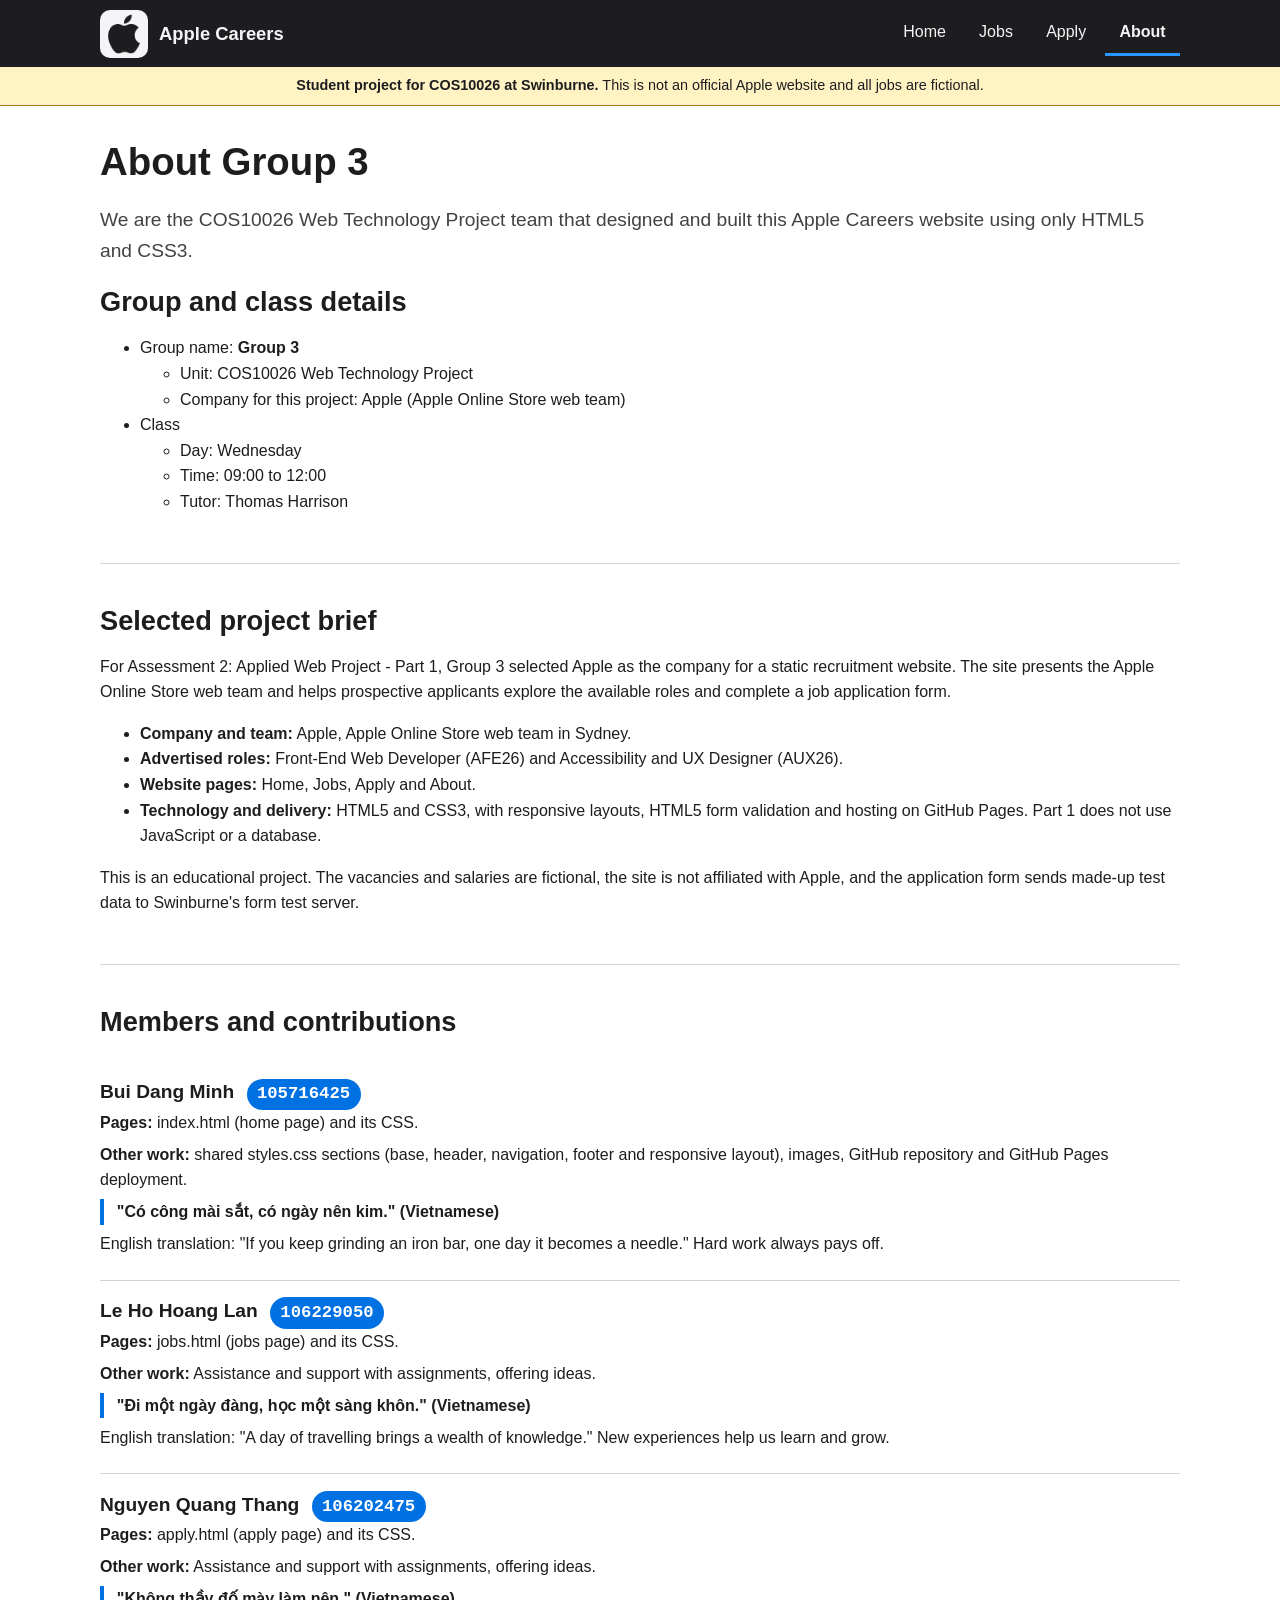
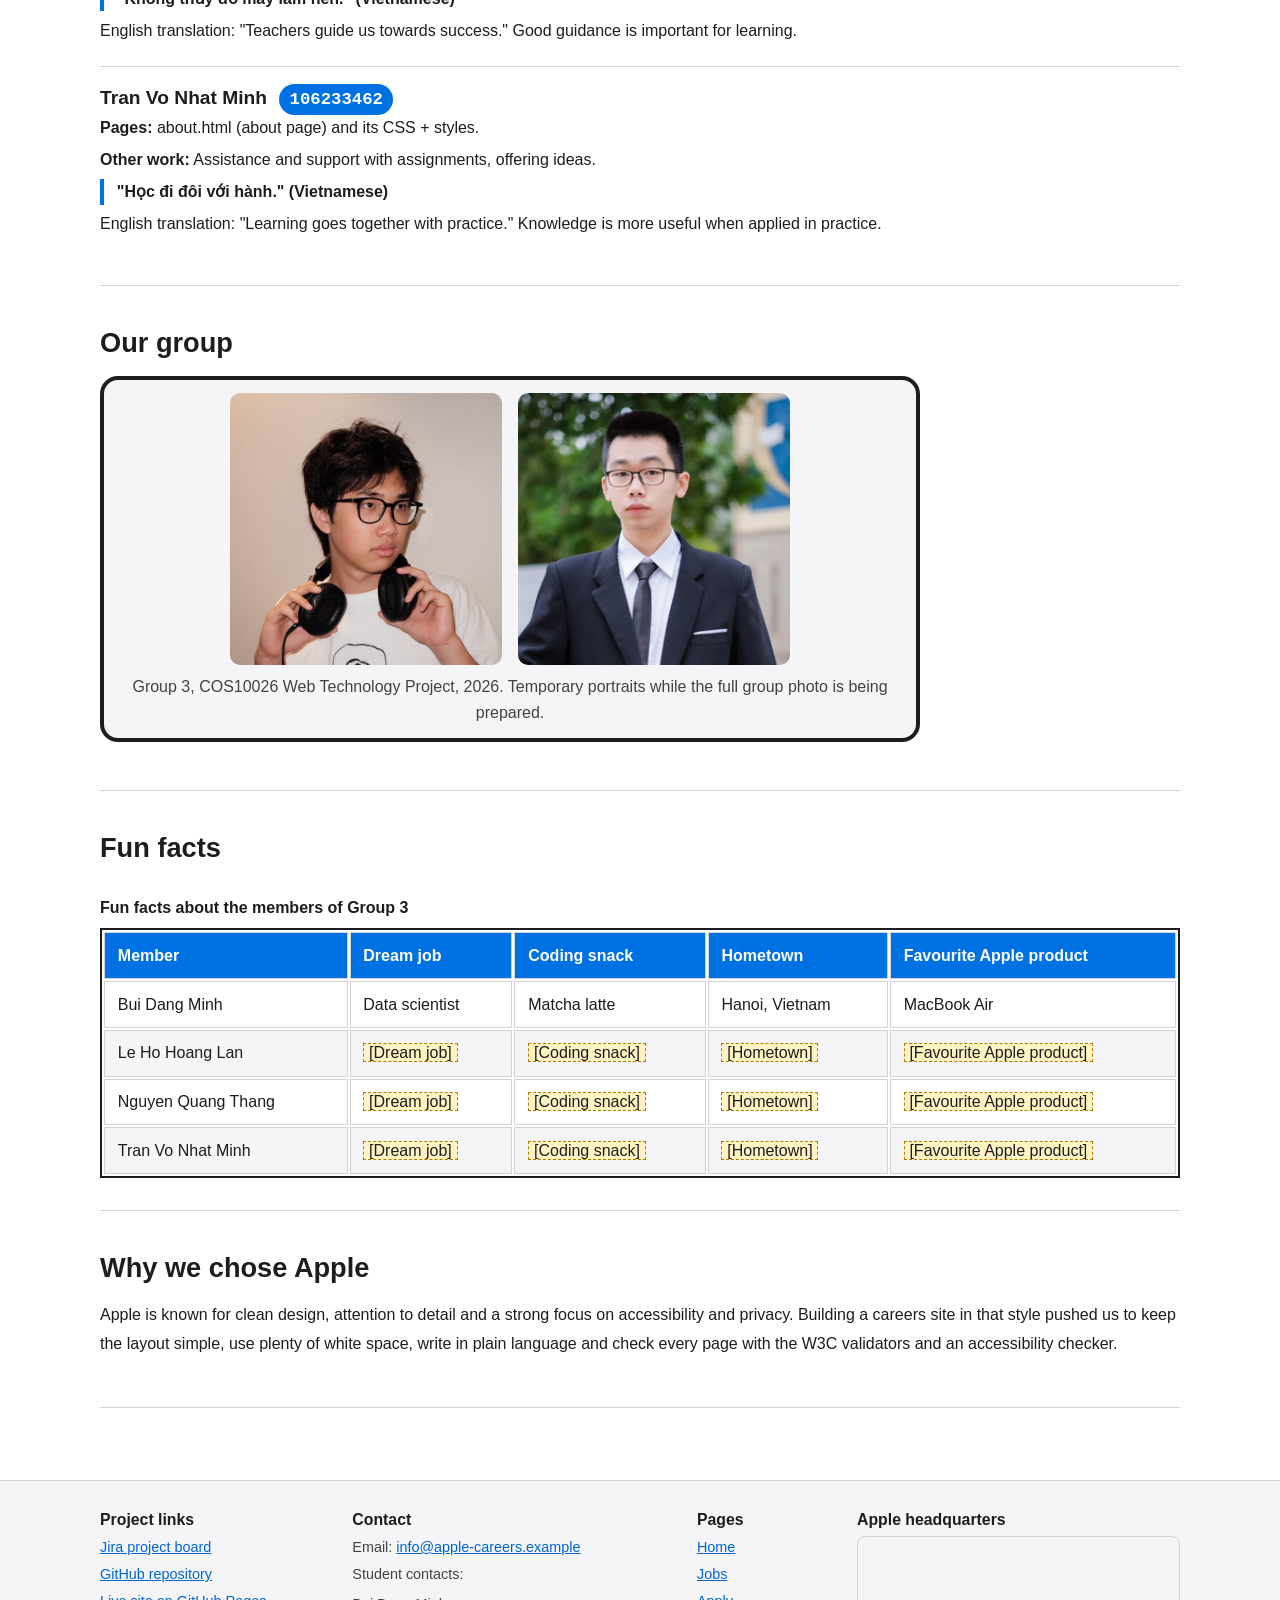
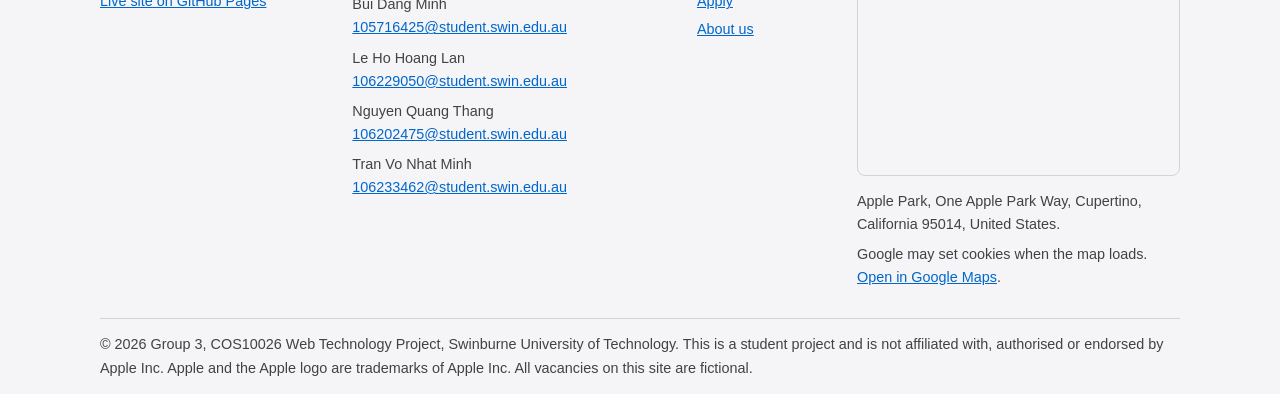
==== about.html @ 4fb5bcad "fix: improve keyboard access and align Part 1 evidence" ====
<!DOCTYPE html>
<html lang="en">
<head>
  <meta charset="utf-8">
  <meta name="viewport" content="width=device-width, initial-scale=1">
  <meta name="description" content="Meet Group 3, the COS10026 students who built the Apple Careers recruitment website: class details, contributions, quotes, group photo and fun facts.">
  <meta name="keywords" content="Group 3, COS10026, Swinburne, team members, student IDs, contributions, fun facts">
  <meta name="author" content="Group 3, COS10026">
  <title>Careers at Apple - About Group 3</title>

  <link rel="stylesheet" href="styles.css">
  <link rel="stylesheet" href="about.css">

  <style>
    #fun-facts caption {
      font-weight: bold;
      color: #1d1d1f;
    }
  </style>
</head>

<body>
  <a class="skip-link" href="#main-content">Skip to main content</a>

  <header id="site-header">
    <div class="container">
      <a class="brand" href="index.html">

        <img src="images/logo.png" alt="Apple logo" width="48" height="48">
        Apple Careers
      </a>

      <nav>
        <ul>
          <li><a href="index.html">Home</a></li>
          <li><a href="jobs.html">Jobs</a></li>
          <li><a href="apply.html">Apply</a></li>
          <li><a href="about.html" class="current">About</a></li>
        </ul>
      </nav>
    </div>
  </header>

  <p class="project-banner">
    <strong>Student project for COS10026 at Swinburne.</strong> This is not an official Apple website and all jobs are fictional.
  </p>

  <main id="main-content" tabindex="-1">
    <div class="container">

      <h1>About Group 3</h1>
      <p>
        We are the COS10026 Web Technology Project team that designed and built this
        Apple Careers website using only HTML5 and CSS3.
      </p>

      <section id="group-details" aria-labelledby="group-heading">
        <h2 id="group-heading">Group and class details</h2>
        <ul>
          <li>Group name: <strong>Group 3</strong>
            <ul>
              <li>Unit: COS10026 Web Technology Project</li>
              <li>Company for this project: Apple (Apple Online Store web team)</li>
            </ul>
          </li>
          <li>Class
            <ul>
              <li>Day: Wednesday</li>
              <li>Time: 09:00 to 12:00</li>
              <li>Tutor: Thomas Harrison</li>
            </ul>
          </li>
        </ul>
      </section>

      <section id="project-brief" aria-labelledby="brief-heading">
        <h2 id="brief-heading">Selected project brief</h2>
        <p>
          For Assessment 2: Applied Web Project - Part 1, Group 3 selected Apple as the company
          for a static recruitment website. The site presents the Apple Online Store web team
          and helps prospective applicants explore the available roles and complete a job application form.
        </p>
        <ul>
          <li><strong>Company and team:</strong> Apple, Apple Online Store web team in Sydney.</li>
          <li><strong>Advertised roles:</strong> Front-End Web Developer (AFE26) and Accessibility and UX Designer (AUX26).</li>
          <li><strong>Website pages:</strong> Home, Jobs, Apply and About.</li>
          <li><strong>Technology and delivery:</strong> HTML5 and CSS3, with responsive layouts,
            HTML5 form validation and hosting on GitHub Pages. Part 1 does not use JavaScript or a database.</li>
        </ul>
        <p>
          This is an educational project. The vacancies and salaries are fictional, the site is not
          affiliated with Apple, and the application form sends made-up test data to Swinburne's form test server.
        </p>
      </section>

      <section id="members" aria-labelledby="members-heading">
        <h2 id="members-heading">Members and contributions</h2>
        <dl class="members">
          <dt>Bui Dang Minh <span class="student-id">105716425</span></dt>
          <dd><strong>Pages:</strong> index.html (home page) and its CSS.</dd>
          <dd><strong>Other work:</strong> shared styles.css sections (base, header, navigation, footer and responsive layout), images, GitHub repository and GitHub Pages deployment.</dd>
          <dd class="quote"><span lang="vi">&quot;Có công mài sắt, có ngày nên kim.&quot;</span> (Vietnamese)</dd>
          <dd>English translation: &quot;If you keep grinding an iron bar, one day it becomes a needle.&quot; Hard work always pays off.</dd>

          <dt>Le Ho Hoang Lan <span class="student-id">106229050</span></dt>
          <dd><strong>Pages:</strong> jobs.html (jobs page) and its CSS.</dd>
          <dd><strong>Other work:</strong> Assistance and support with assignments, offering ideas.</dd>
          <dd class="quote"><span lang="vi">&quot;Đi một ngày đàng, học một sàng khôn.&quot;</span> (Vietnamese)</dd>
          <dd>English translation: &quot;A day of travelling brings a wealth of knowledge.&quot; New experiences help us learn and grow.</dd>

          <dt>Nguyen Quang Thang <span class="student-id">106202475</span></dt>
          <dd><strong>Pages:</strong> apply.html (apply page) and its CSS.</dd>
          <dd><strong>Other work:</strong> Assistance and support with assignments, offering ideas.</dd>
          <dd class="quote"><span lang="vi">&quot;Không thầy đố mày làm nên.&quot;</span> (Vietnamese)</dd>
          <dd>English translation: &quot;Teachers guide us towards success.&quot; Good guidance is important for learning.</dd>

          <dt>Tran Vo Nhat Minh <span class="student-id">106233462</span></dt>
          <dd><strong>Pages:</strong> about.html (about page) and its CSS + styles.</dd>
          <dd><strong>Other work:</strong> Assistance and support with assignments, offering ideas.</dd>
          <dd class="quote"><span lang="vi">&quot;Học đi đôi với hành.&quot;</span> (Vietnamese)</dd>
          <dd>English translation: &quot;Learning goes together with practice.&quot; Knowledge is more useful when applied in practice.</dd>
        </dl>
      </section>

      <section id="photo" aria-labelledby="photo-heading">
        <h2 id="photo-heading">Our group</h2>
        <figure id="group-photo">
          <div class="group-portraits">
            <img src="images/group-portrait-1.png" alt="Portrait of a person wearing glasses and holding headphones" width="1280" height="1280">
            <img src="images/group-portrait-2.png" alt="Portrait of a person wearing glasses, a dark suit and a tie" width="256" height="256">
          </div>
          <figcaption>Group 3, COS10026 Web Technology Project, 2026. Temporary portraits while the full group photo is being prepared.</figcaption>
        </figure>
      </section>

      <section id="fun-facts" aria-labelledby="facts-heading">
        <h2 id="facts-heading">Fun facts</h2>
        <div class="table-wrapper">
          <table>
            <caption>Fun facts about the members of Group 3</caption>
            <thead>
              <tr>
                <th>Member</th>
                <th>Dream job</th>
                <th>Coding snack</th>
                <th>Hometown</th>
                <th>Favourite Apple product</th>
              </tr>
            </thead>
            <tbody>
              <tr>
                <td>Bui Dang Minh</td>
                <td>Data scientist</td>
                <td>Matcha latte</td>
                <td>Hanoi, Vietnam</td>
                <td>MacBook Air</td>
              </tr>
              <tr>
                <td>Le Ho Hoang Lan</td>
                <td><span class="placeholder">[Dream job]</span></td>
                <td><span class="placeholder">[Coding snack]</span></td>
                <td><span class="placeholder">[Hometown]</span></td>
                <td><span class="placeholder">[Favourite Apple product]</span></td>
              </tr>
              <tr>
                <td>Nguyen Quang Thang</td>
                <td><span class="placeholder">[Dream job]</span></td>
                <td><span class="placeholder">[Coding snack]</span></td>
                <td><span class="placeholder">[Hometown]</span></td>
                <td><span class="placeholder">[Favourite Apple product]</span></td>
              </tr>
              <tr>
                <td>Tran Vo Nhat Minh</td>
                <td><span class="placeholder">[Dream job]</span></td>
                <td><span class="placeholder">[Coding snack]</span></td>
                <td><span class="placeholder">[Hometown]</span></td>
                <td><span class="placeholder">[Favourite Apple product]</span></td>
              </tr>
            </tbody>
          </table>
        </div>
      </section>

      <section id="why-apple" aria-labelledby="why-heading">
        <h2 id="why-heading">Why we chose Apple</h2>
        <p style="line-height: 1.8;">
          Apple is known for clean design, attention to detail and a strong focus on accessibility and privacy.
          Building a careers site in that style pushed us to keep the layout simple, use plenty of white space,
          write in plain language and check every page with the W3C validators and an accessibility checker.
        </p>
      </section>

    </div>
  </main>

  <footer id="site-footer">
    <div class="container">
      <div class="footer-columns">
        <section aria-labelledby="footer-project">
          <h2 id="footer-project">Project links</h2>
          <ul>
            <li><a href="https://cos10026-group3.atlassian.net/jira/software/projects/WWTP/summary">Jira project board</a></li>
            <li><a href="https://github.com/dangminh232006/Web-Project-Group-3">GitHub repository</a></li>
            <li><a href="https://dangminh232006.github.io/Web-Project-Group-3/">Live site on GitHub Pages</a></li>
          </ul>
        </section>
        <section aria-labelledby="footer-contact">
          <h2 id="footer-contact">Contact</h2>
          <ul>
            <li>Email: <a href="mailto:info@apple-careers.example">info@apple-careers.example</a></li>
            <li>Student contacts:
              <ul>
                <li>Bui Dang Minh<br><a href="mailto:105716425@student.swin.edu.au">105716425@student.swin.edu.au</a></li>
                <li>Le Ho Hoang Lan<br><a href="mailto:106229050@student.swin.edu.au">106229050@student.swin.edu.au</a></li>
                <li>Nguyen Quang Thang<br><a href="mailto:106202475@student.swin.edu.au">106202475@student.swin.edu.au</a></li>
                <li>Tran Vo Nhat Minh<br><a href="mailto:106233462@student.swin.edu.au">106233462@student.swin.edu.au</a></li>
              </ul>
            </li>
          </ul>
        </section>
        <section aria-labelledby="footer-site">
          <h2 id="footer-site">Pages</h2>
          <ul>
            <li><a href="index.html">Home</a></li>
            <li><a href="jobs.html">Jobs</a></li>
            <li><a href="apply.html">Apply</a></li>
            <li><a href="about.html">About us</a></li>
          </ul>
        </section>

        <section class="footer-map" aria-labelledby="footer-location">
          <h2 id="footer-location">Apple headquarters</h2>
          <iframe src="https://www.google.com/maps/embed?origin=mfe&amp;pb=!1m3!2m1!1sApple+Park,+One+Apple+Park+Way,+Cupertino,+CA+95014!6i15"
                  title="Google Map showing Apple Park, Apple headquarters in Cupertino, California"
                  width="600" height="240" loading="lazy"></iframe>
          <p>Apple Park, One Apple Park Way, Cupertino, California 95014, United States.</p>
          <p>Google may set cookies when the map loads.
            <a href="https://www.google.com/maps/place/Apple+Park,+One+Apple+Park+Way,+Cupertino,+CA+95014">Open in Google Maps</a>.
          </p>
        </section>
      </div>
      <p class="disclaimer">
        &copy; 2026 Group 3, COS10026 Web Technology Project, Swinburne University of Technology.
        This is a student project and is not affiliated with, authorised or endorsed by Apple Inc.
        Apple and the Apple logo are trademarks of Apple Inc. All vacancies on this site are fictional.
      </p>
    </div>
  </footer>
</body>
</html>
---- styles.css ----
.skip-link {
  position: absolute;
  top: -100px;
  left: 1em;
  padding: 0.75em 1em;
  color: #ffffff;
  background-color: #1d1d1f;
  z-index: 10;
}

.skip-link:focus {
  top: 0.5em;
  color: #ffffff;
  outline: 3px solid #ff9f0a;
}

* {
  box-sizing: border-box;
}

body {
  margin: 0;
  font-family: "Helvetica Neue", Helvetica, Arial, sans-serif;
  font-size: 1em;
  line-height: 1.6;
  color: #1d1d1f;
  background-color: #ffffff;
}

h1, h2, h3, h4 {
  color: #1d1d1f;
  line-height: 1.25;
  margin-top: 0;
  margin-bottom: 0.5em;
}

h1 {
  font-size: 2.4em;
}

h2 {
  font-size: 1.7em;
}

h3 {
  font-size: 1.25em;
}

h4 {
  font-size: 1.05em;
}

a {
  color: #0066cc;
}

a:visited {
  color: #5b3a99;
}

a:hover {
  color: #003d7a;
  text-decoration: none;
}

a:focus,
input:focus,
select:focus,
textarea:focus,
button:focus {
  outline: 3px solid #0058b0;
}

#site-header a:focus {
  outline: 3px solid #ff9f0a;
}

img {
  max-width: 100%;
  height: auto;
}

.container {
  width: 90%;
  max-width: 1080px;
  margin-left: auto;
  margin-right: auto;
}

#site-header {
  background-color: #1d1d1f;
  color: #f5f5f7;
  padding: 0.6em 0;
}

#site-header .container {
  display: flex;
  justify-content: space-between;
  align-items: center;
  flex-wrap: wrap;
}

.brand {
  display: flex;
  align-items: center;
  color: #f5f5f7;
  text-decoration: none;
  font-size: 1.15em;
  font-weight: bold;
}

.brand img {
  background-color: #f5f5f7;
  border-radius: 10px;
  padding: 4px;
  margin-right: 0.6em;
}

.brand:visited {
  color: #f5f5f7;
}

nav ul {
  list-style-type: none;
  margin: 0;
  padding: 0;
}

nav li {
  display: inline-block;
}

nav a {
  display: block;
  padding: 0.5em 0.9em;
  color: #f5f5f7;
  text-decoration: none;
  border-bottom: 3px solid #1d1d1f;
}

nav a:visited {
  color: #f5f5f7;
}

nav a:hover {
  color: #ffffff;
  border-bottom-color: #a1a1a6;
}

nav a.current {
  border-bottom-color: #2997ff;
  font-weight: bold;
}

.project-banner {
  margin: 0;
  padding: 0.5em 0;
  background-color: #fff3c4;
  border-bottom: 1px solid #b07d00;
  text-align: center;
  font-size: 0.9em;
}

main {
  padding-top: 2em;
  padding-bottom: 2em;
}

main section {
  margin-bottom: 2.5em;
}

main > .container > section {
  padding-bottom: 2em;
  border-bottom: 1px solid #d2d2d7;
}

h1 + p {
  font-size: 1.2em;
  color: #424245;
}

.button {
  display: inline-block;
  padding: 0.6em 1.4em;
  margin: 0.3em 0.6em 0.3em 0;
  border-radius: 980px;
  background-color: #0071e3;
  color: #ffffff;
  text-decoration: none;
  font-weight: bold;
}

.button:visited {
  color: #ffffff;
}

.button:hover {
  background-color: #0058b0;
  color: #ffffff;
}

.button.secondary {
  background-color: #ffffff;
  color: #0066cc;
  border: 2px solid #0071e3;
}

.button.secondary:hover {
  background-color: #e8f2fd;
}

.note {
  background-color: #f5f5f7;
  border-left: 4px solid #86868b;
  padding: 0.8em 1em;
  font-size: 0.95em;
}

.ref {
  font-family: "Courier New", Courier, monospace;
  font-weight: bold;
  background-color: #f5f5f7;
  padding: 0.1em 0.4em;
}

.table-wrapper {
  overflow-x: auto;
}

table {
  width: 100%;
  margin-top: 1em;
}

caption {
  font-weight: bold;
  text-align: left;
  padding-bottom: 0.5em;
}

th, td {
  border: 1px solid #d2d2d7;
  padding: 0.6em 0.8em;
  text-align: left;
  vertical-align: top;
}

thead th {
  background-color: #1d1d1f;
  color: #ffffff;
}

tbody th {
  background-color: #f5f5f7;
}

.placeholder {
  background-color: #fff3c4;
  border: 1px dashed #b07d00;
  padding: 0 0.3em;
}

#site-footer {
  background-color: #f5f5f7;
  color: #424245;
  padding: 2em 0 1em;
  font-size: 0.9em;
  border-top: 1px solid #d2d2d7;
}

#site-footer h2 {
  font-size: 1.1em;
  margin-bottom: 0.4em;
}

.footer-columns {
  display: grid;
  grid-template-columns: 1fr 1.4fr 0.6fr 1.4fr;
  gap: 1.5em;
}

.footer-columns section {
  min-width: 0;
  margin-bottom: 1em;
  overflow-wrap: break-word;
}

#site-footer ul {
  list-style-type: none;
  padding-left: 0;
  margin: 0;
}

#site-footer li {
  margin-bottom: 0.3em;
}

#site-footer li ul {
  margin-top: 0.5em;
}

#site-footer li ul li {
  margin-bottom: 0.5em;
}

.footer-map iframe {
  width: 100%;
  height: 240px;
  border: 1px solid #d2d2d7;
  border-radius: 8px;
}

.footer-map p {
  margin: 0.5em 0 0;
}

.disclaimer {
  border-top: 1px solid #d2d2d7;
  padding-top: 1em;
  margin-bottom: 0;
}

@media screen and (max-width: 1024px) {
  .footer-columns {
    grid-template-columns: repeat(2, minmax(0, 1fr));
  }
}

@media screen and (max-width: 768px) {
  h1 {
    font-size: 1.9em;
  }

  h2 {
    font-size: 1.45em;
  }

  #site-header .container {
    justify-content: center;
  }

  nav ul {
    text-align: center;
    margin-top: 0.4em;
  }

}

@media screen and (max-width: 480px) {
  .container {
    width: 94%;
  }

  nav a {
    padding: 0.4em 0.6em;
  }

  .footer-columns {
    grid-template-columns: 1fr;
  }

}

@media print {
  nav,
  #search,
  .button {
    display: none;
  }

  body {
    color: #000000;
    background-color: #ffffff;
  }

}
---- about.css ----
.student-id {
  display: inline-block;
  font-family: "Courier New", Courier, monospace;
  font-size: 0.9em;
  font-weight: bold;
  color: #ffffff;
  background-color: #0071e3;
  padding: 0.1em 0.6em;
  border-radius: 980px;
  margin-left: 0.4em;
}

#group-details ul ul {
  list-style-type: circle;
}

.members dt {
  font-size: 1.2em;
  font-weight: bold;
  margin-top: 1.2em;
  padding-top: 0.8em;
  border-top: 1px solid #d2d2d7;
}

.members dt:first-child {
  border-top: none;
}

.members dd {
  margin-left: 0;
  margin-bottom: 0.4em;
}

.members dd.quote {
  font-weight: bold;
  border-left: 4px solid #0071e3;
  padding-left: 0.8em;
}

#group-photo {
  border: 4px solid #1d1d1f;
  border-radius: 18px;
  padding: 0.8em;
  margin: 1em 0;
  max-width: 820px;
  background-color: #f5f5f7;
}

#group-photo img {
  display: block;
  width: 100%;
  border-radius: 10px;
}

.group-portraits {
  display: grid;
  grid-template-columns: repeat(2, minmax(0, 1fr));
  gap: 1em;
  max-width: 560px;
  margin: 0 auto;
}

#group-photo figcaption {
  text-align: center;
  padding-top: 0.6em;
  color: #424245;
}

#fun-facts table {
  border: 2px solid #1d1d1f;
}

#fun-facts th {
  background-color: #0071e3;
  color: #ffffff;
}

#fun-facts td {
  background-color: #ffffff;
}

#fun-facts tbody tr:nth-child(even) td {
  background-color: #f5f5f7;
}

#fun-facts tbody tr:hover td {
  background-color: #d6e9ff;
  color: #1d1d1f;
}
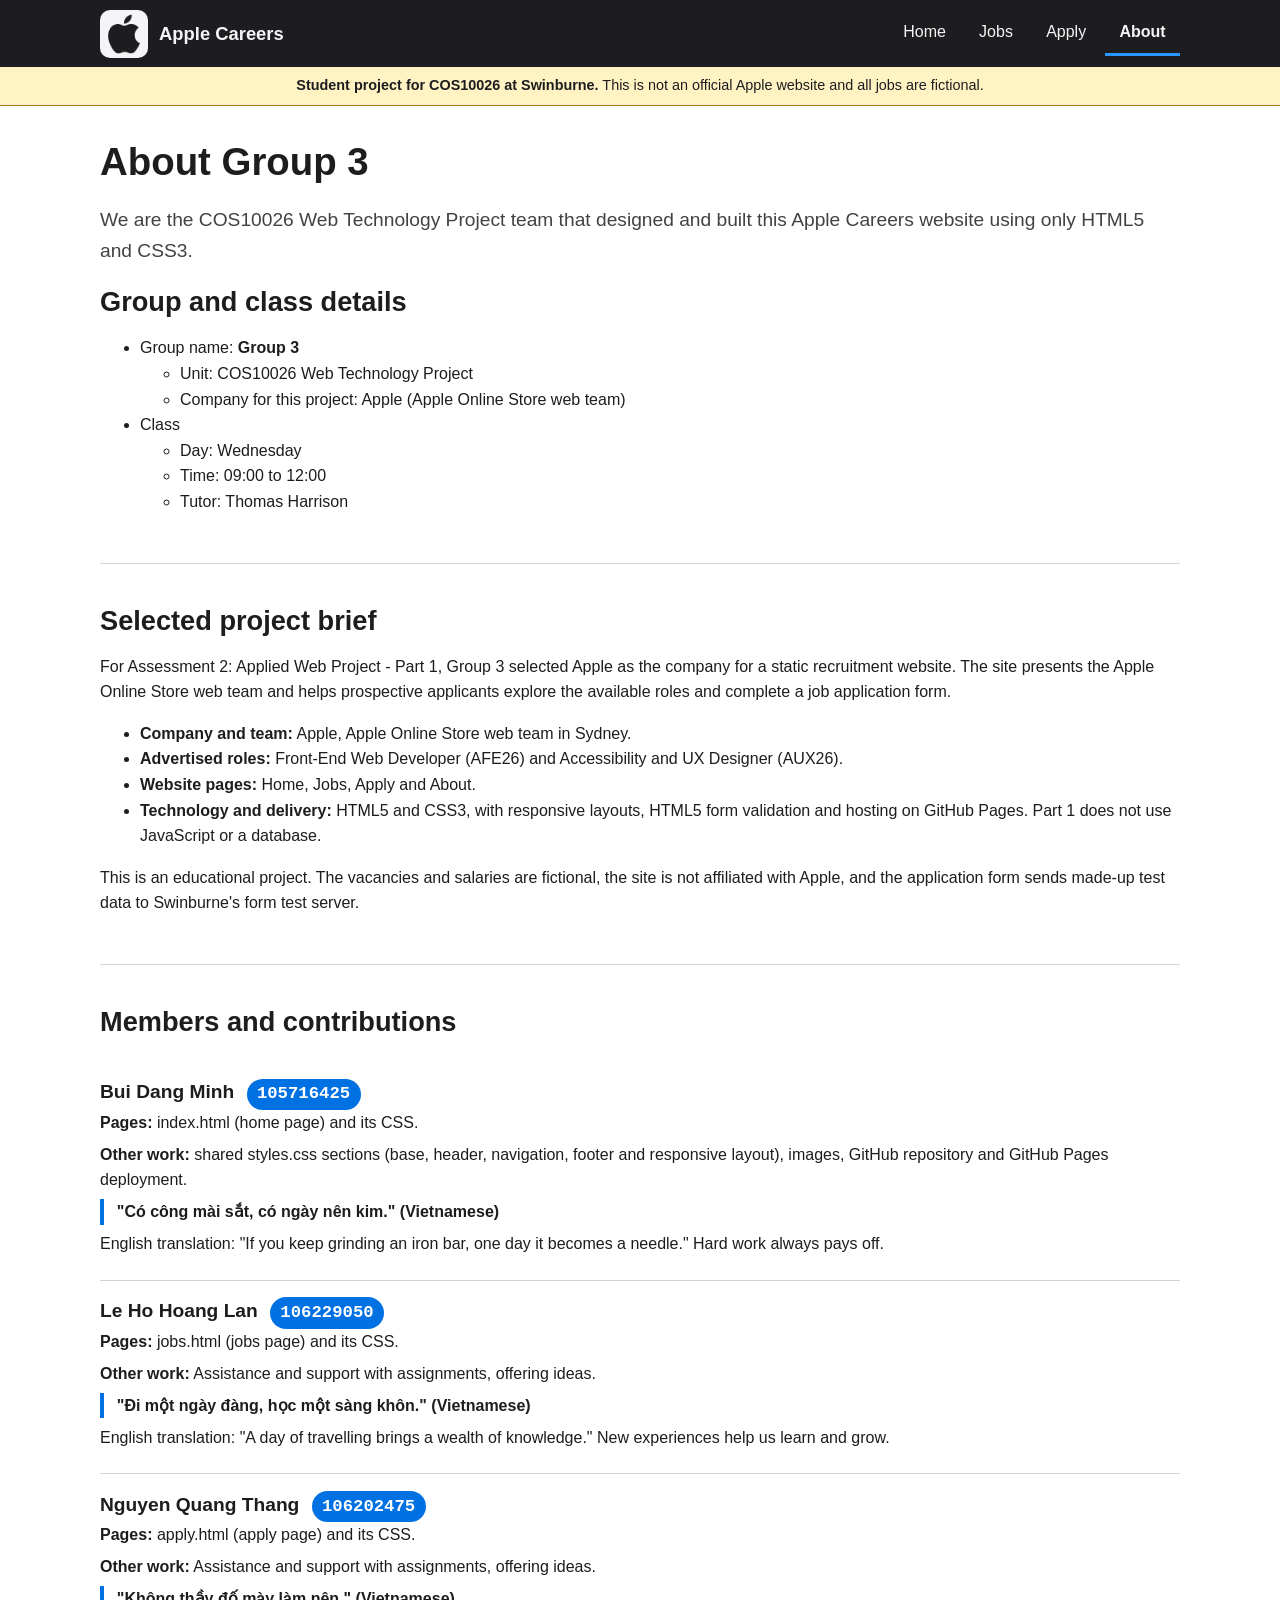
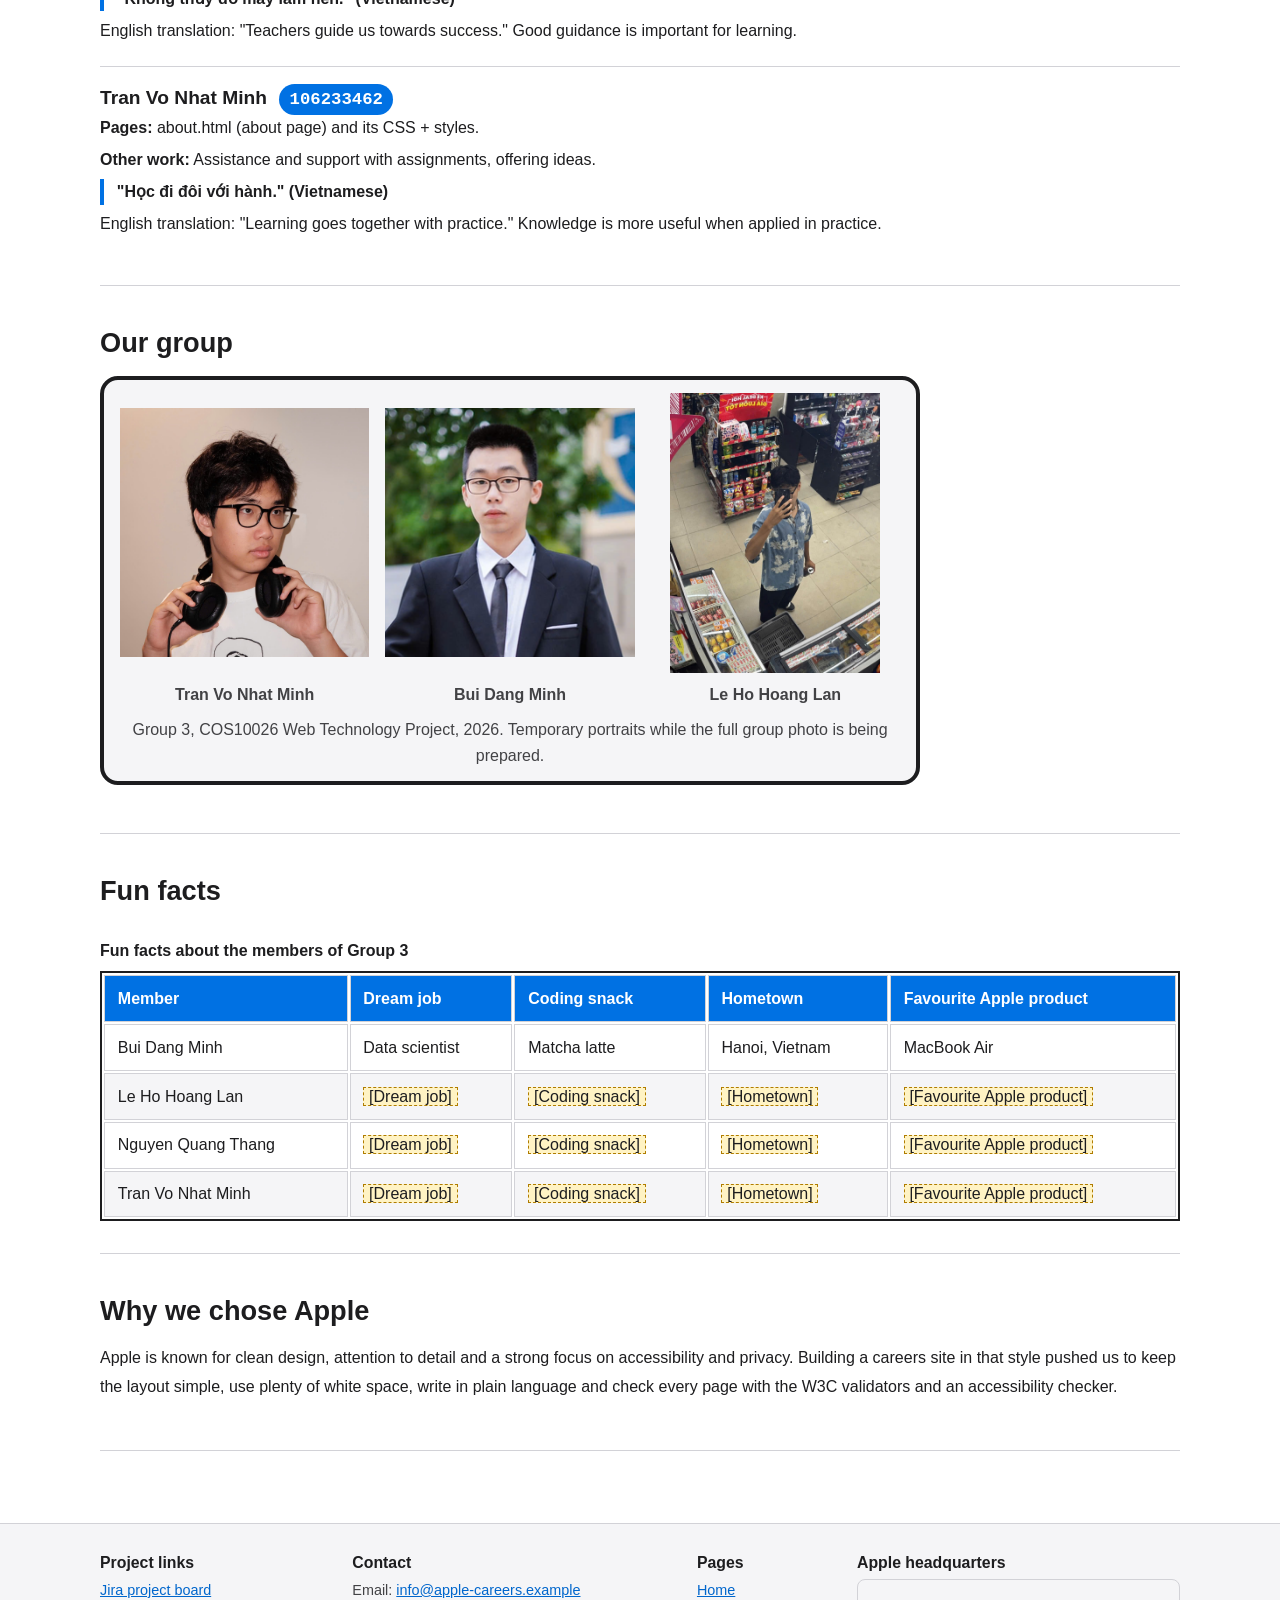
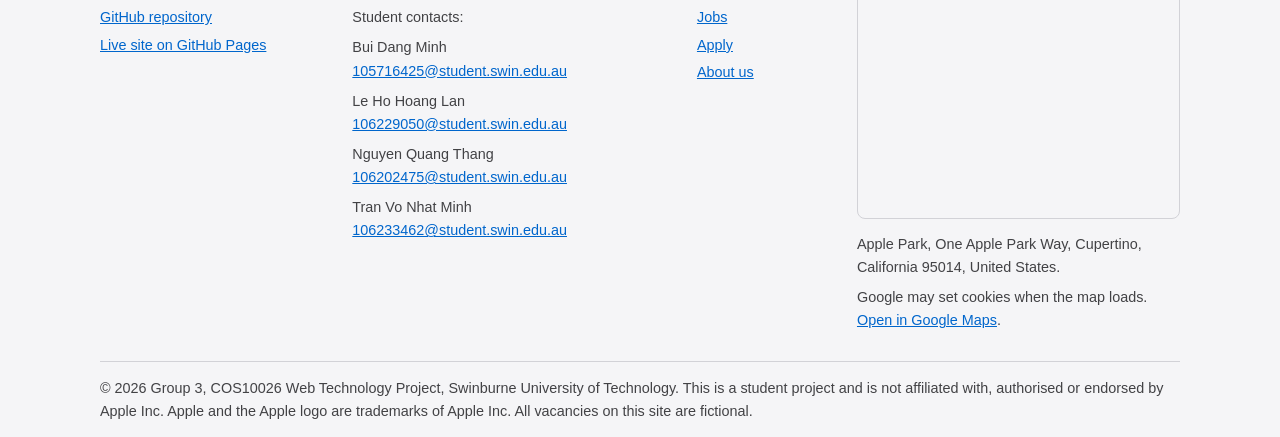
==== commit 7ce3e061: "feat: add named temporary member portraits" ====
--- a/about.html
+++ b/about.html
@@ -8,8 +8,8 @@
   <meta name="author" content="Group 3, COS10026">
   <title>Careers at Apple - About Group 3</title>
 
-  <link rel="stylesheet" href="styles.css">
-  <link rel="stylesheet" href="about.css">
+  <link rel="stylesheet" href="styles.css?v=20261023">
+  <link rel="stylesheet" href="about.css?v=20261023-2">
 
   <style>
     #fun-facts caption {
@@ -126,8 +126,18 @@
         <h2 id="photo-heading">Our group</h2>
         <figure id="group-photo">
           <div class="group-portraits">
-            <img src="images/group-portrait-1.png" alt="Portrait of a person wearing glasses and holding headphones" width="1280" height="1280">
-            <img src="images/group-portrait-2.png" alt="Portrait of a person wearing glasses, a dark suit and a tie" width="256" height="256">
+            <figure class="member-portrait">
+              <img src="images/group-portrait-1.png" alt="Tran Vo Nhat Minh wearing glasses and holding headphones" width="1280" height="1280">
+              <figcaption>Tran Vo Nhat Minh</figcaption>
+            </figure>
+            <figure class="member-portrait">
+              <img src="images/group-portrait-2.png" alt="Bui Dang Minh wearing a dark suit and tie" width="256" height="256">
+              <figcaption>Bui Dang Minh</figcaption>
+            </figure>
+            <figure class="member-portrait">
+              <img src="images/group-portrait-3.png" alt="Le Ho Hoang Lan taking a mirror portrait in a patterned blue shirt" width="960" height="1280">
+              <figcaption>Le Ho Hoang Lan</figcaption>
+            </figure>
           </div>
           <figcaption>Group 3, COS10026 Web Technology Project, 2026. Temporary portraits while the full group photo is being prepared.</figcaption>
         </figure>
--- a/about.css
+++ b/about.css
@@ -54,9 +54,9 @@
 
 .group-portraits {
   display: grid;
-  grid-template-columns: repeat(2, minmax(0, 1fr));
+  grid-template-columns: repeat(3, minmax(0, 1fr));
   gap: 1em;
-  max-width: 560px;
+  max-width: 780px;
   margin: 0 auto;
 }
 
@@ -87,3 +87,23 @@
   background-color: #d6e9ff;
   color: #1d1d1f;
 }
+
+@media screen and (max-width: 600px) {
+  .group-portraits {
+    grid-template-columns: 1fr;
+    max-width: 320px;
+  }
+}
+
+.member-portrait {
+  margin: 0;
+}
+
+#group-photo .member-portrait img {
+  height: 280px;
+  object-fit: contain;
+}
+
+#group-photo .member-portrait figcaption {
+  font-weight: bold;
+}
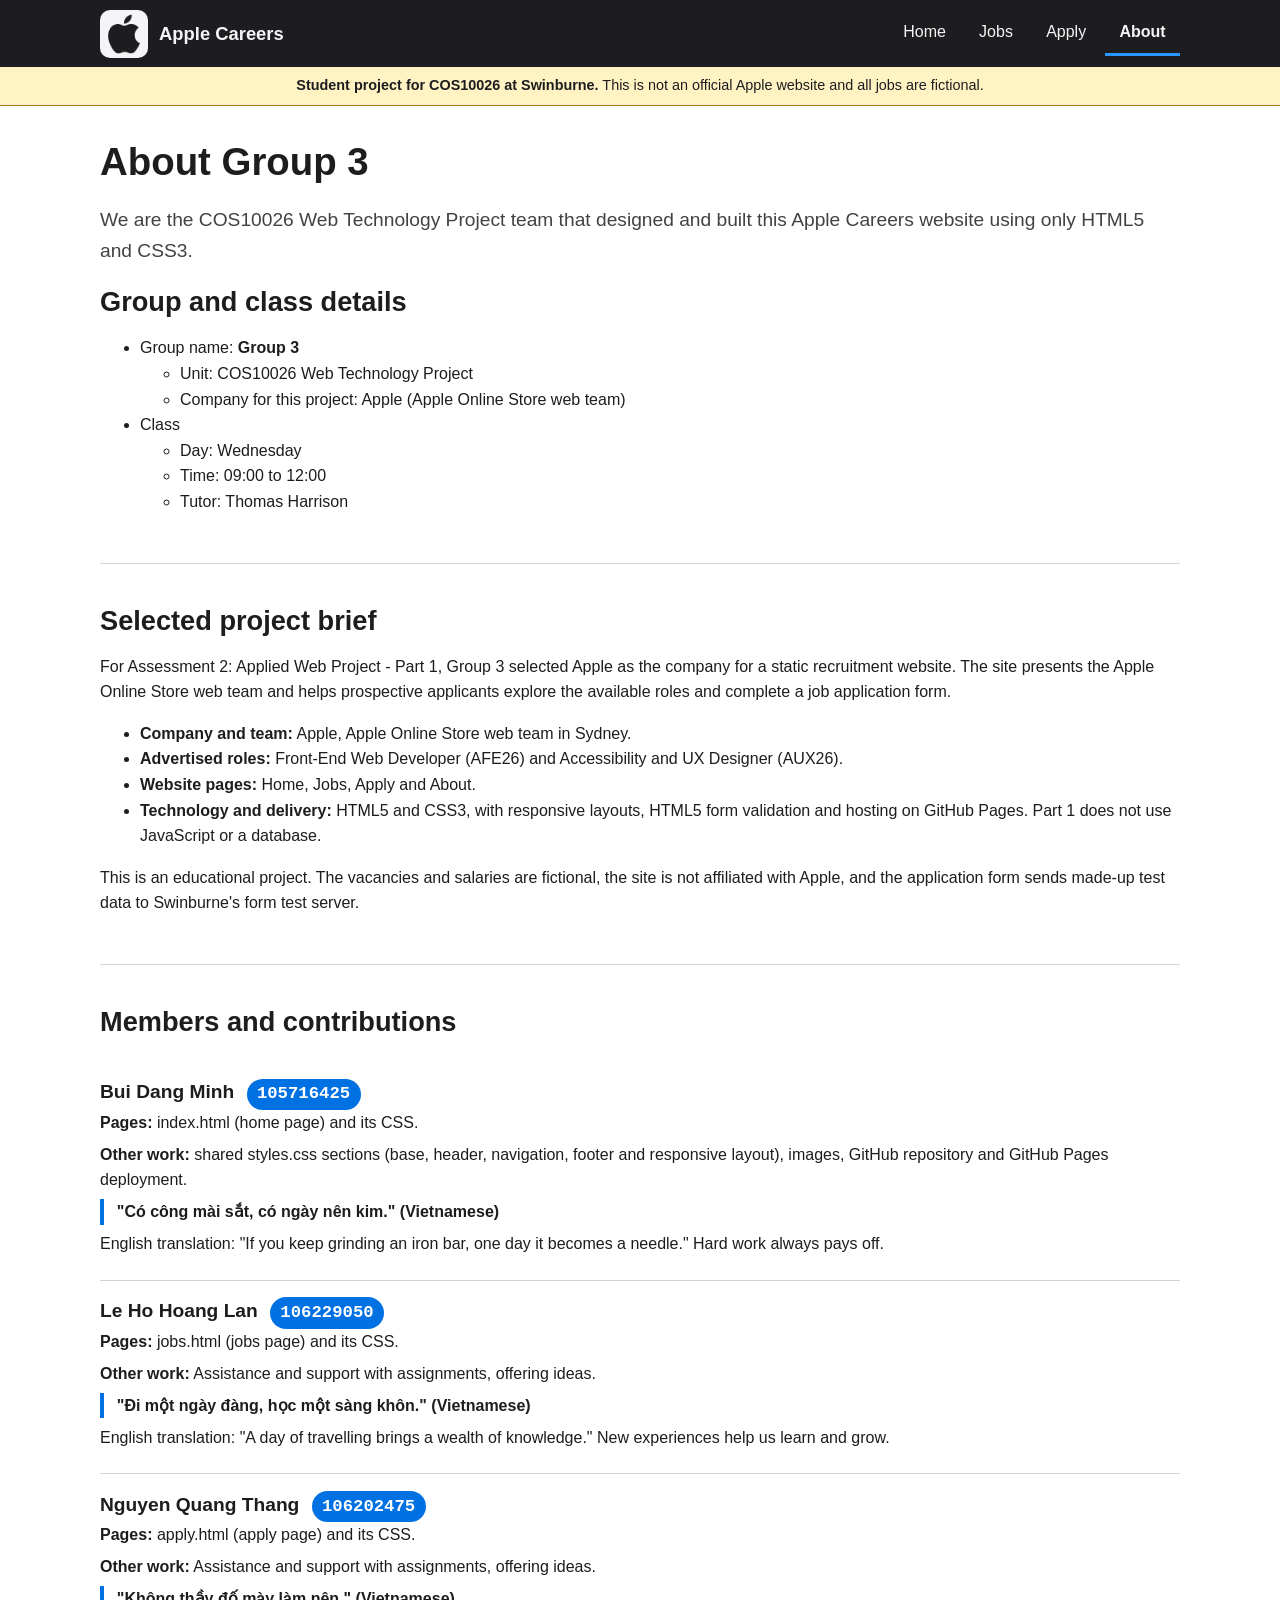
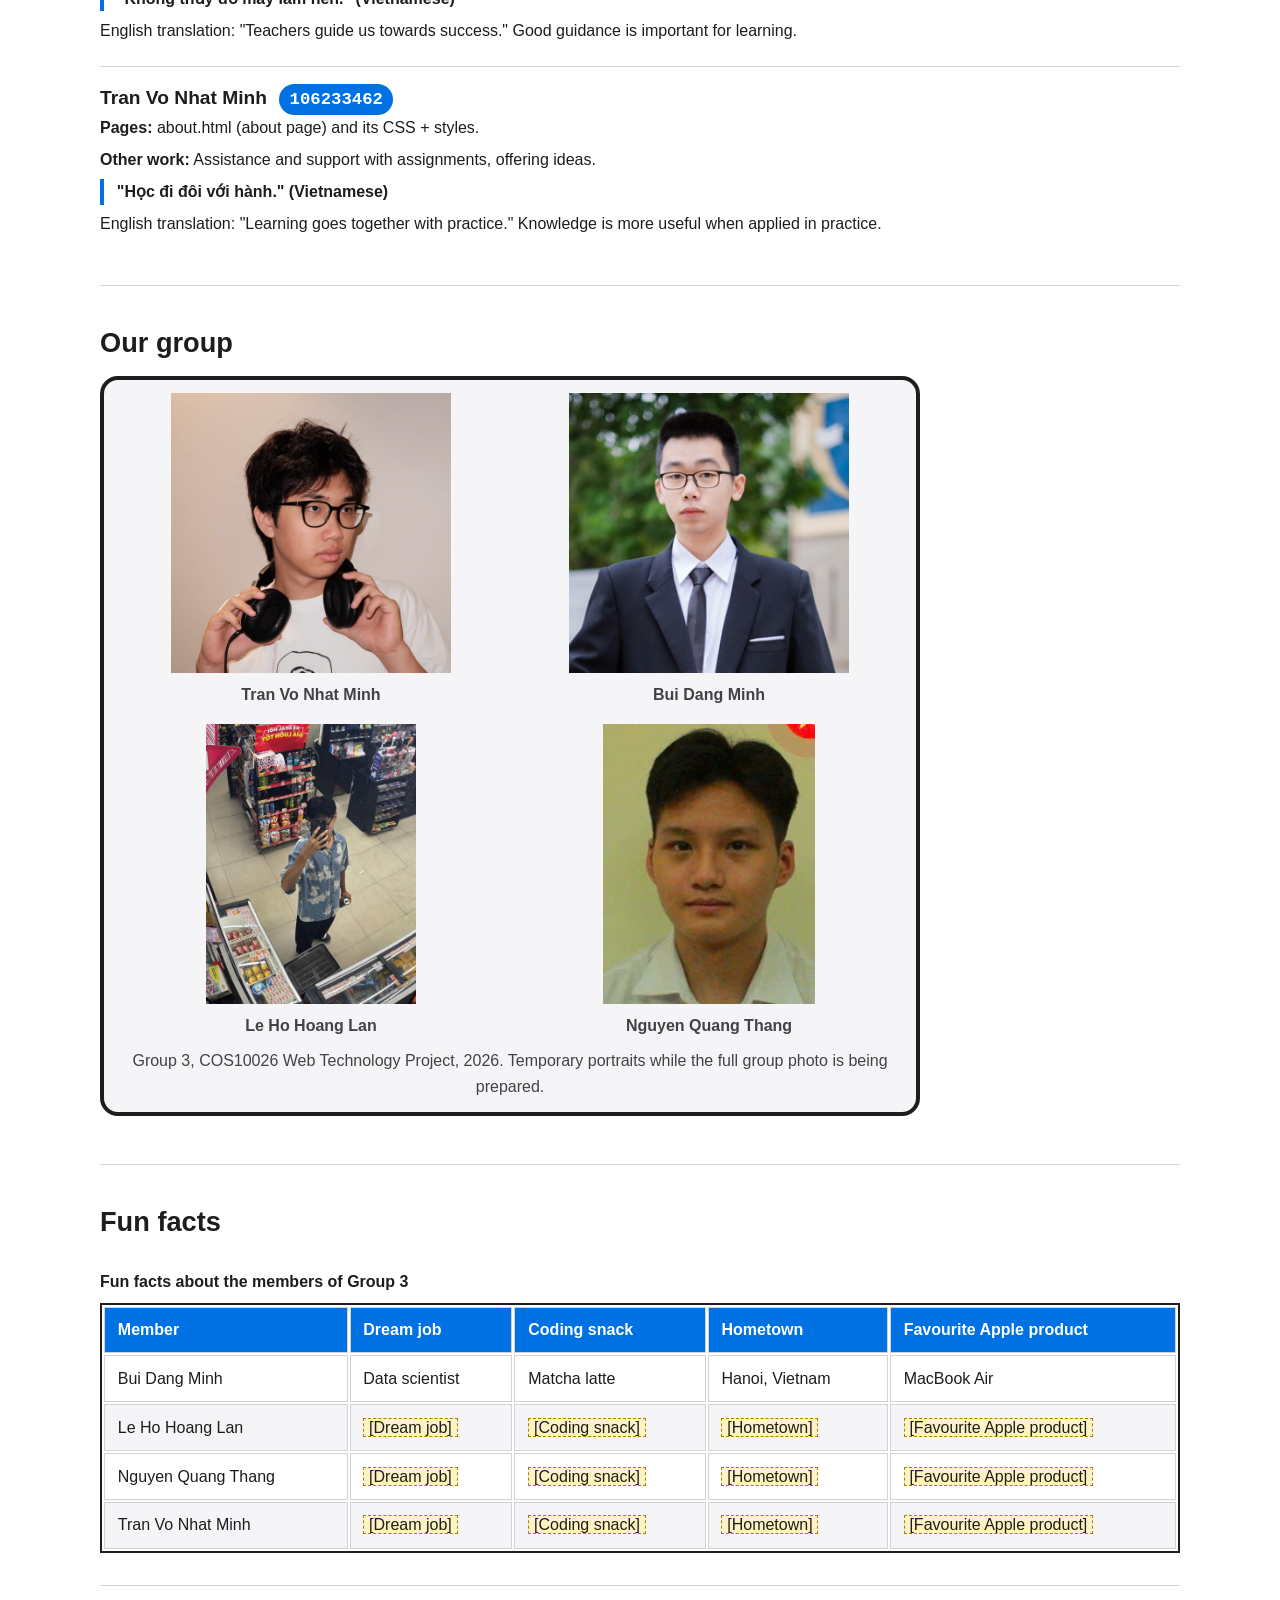
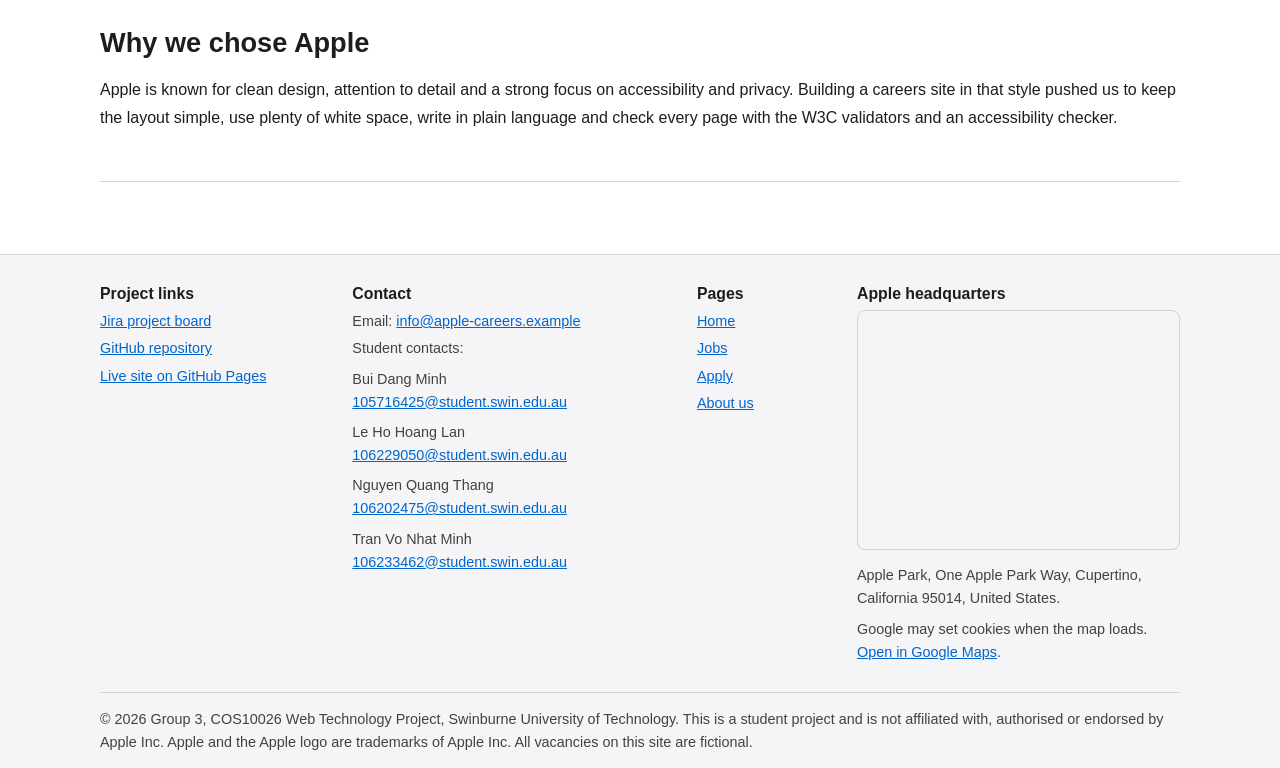
==== commit 38c5d03b: "feat: complete the four member portrait grid" ====
--- a/about.html
+++ b/about.html
@@ -9,7 +9,7 @@
   <title>Careers at Apple - About Group 3</title>
 
   <link rel="stylesheet" href="styles.css?v=20261023">
-  <link rel="stylesheet" href="about.css?v=20261023-2">
+  <link rel="stylesheet" href="about.css?v=20261023-portraits4">
 
   <style>
     #fun-facts caption {
@@ -138,6 +138,10 @@
               <img src="images/group-portrait-3.png" alt="Le Ho Hoang Lan taking a mirror portrait in a patterned blue shirt" width="960" height="1280">
               <figcaption>Le Ho Hoang Lan</figcaption>
             </figure>
+            <figure class="member-portrait">
+              <img src="images/group-portrait-4.png" alt="Nguyen Quang Thang wearing a white collared shirt" width="245" height="324">
+              <figcaption>Nguyen Quang Thang</figcaption>
+            </figure>
           </div>
           <figcaption>Group 3, COS10026 Web Technology Project, 2026. Temporary portraits while the full group photo is being prepared.</figcaption>
         </figure>
--- a/about.css
+++ b/about.css
@@ -54,7 +54,7 @@
 
 .group-portraits {
   display: grid;
-  grid-template-columns: repeat(3, minmax(0, 1fr));
+  grid-template-columns: repeat(2, minmax(0, 1fr));
   gap: 1em;
   max-width: 780px;
   margin: 0 auto;
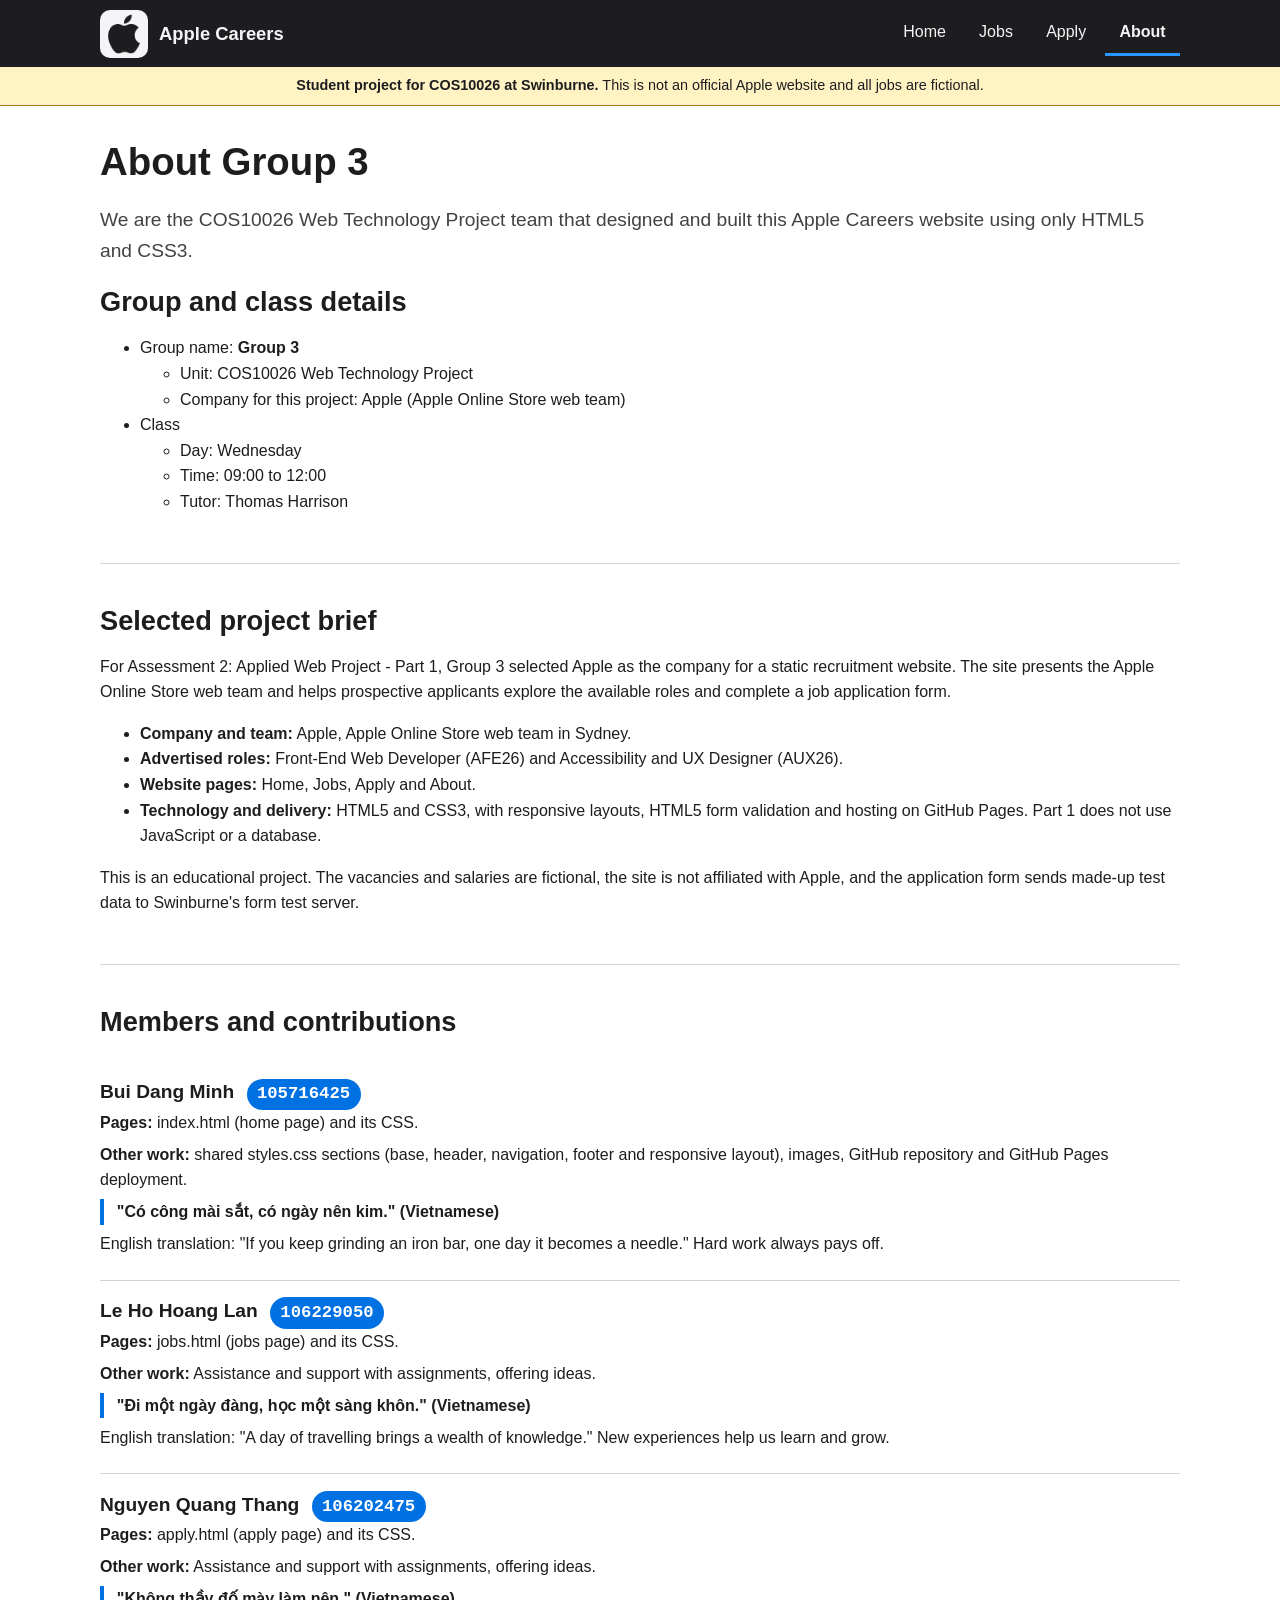
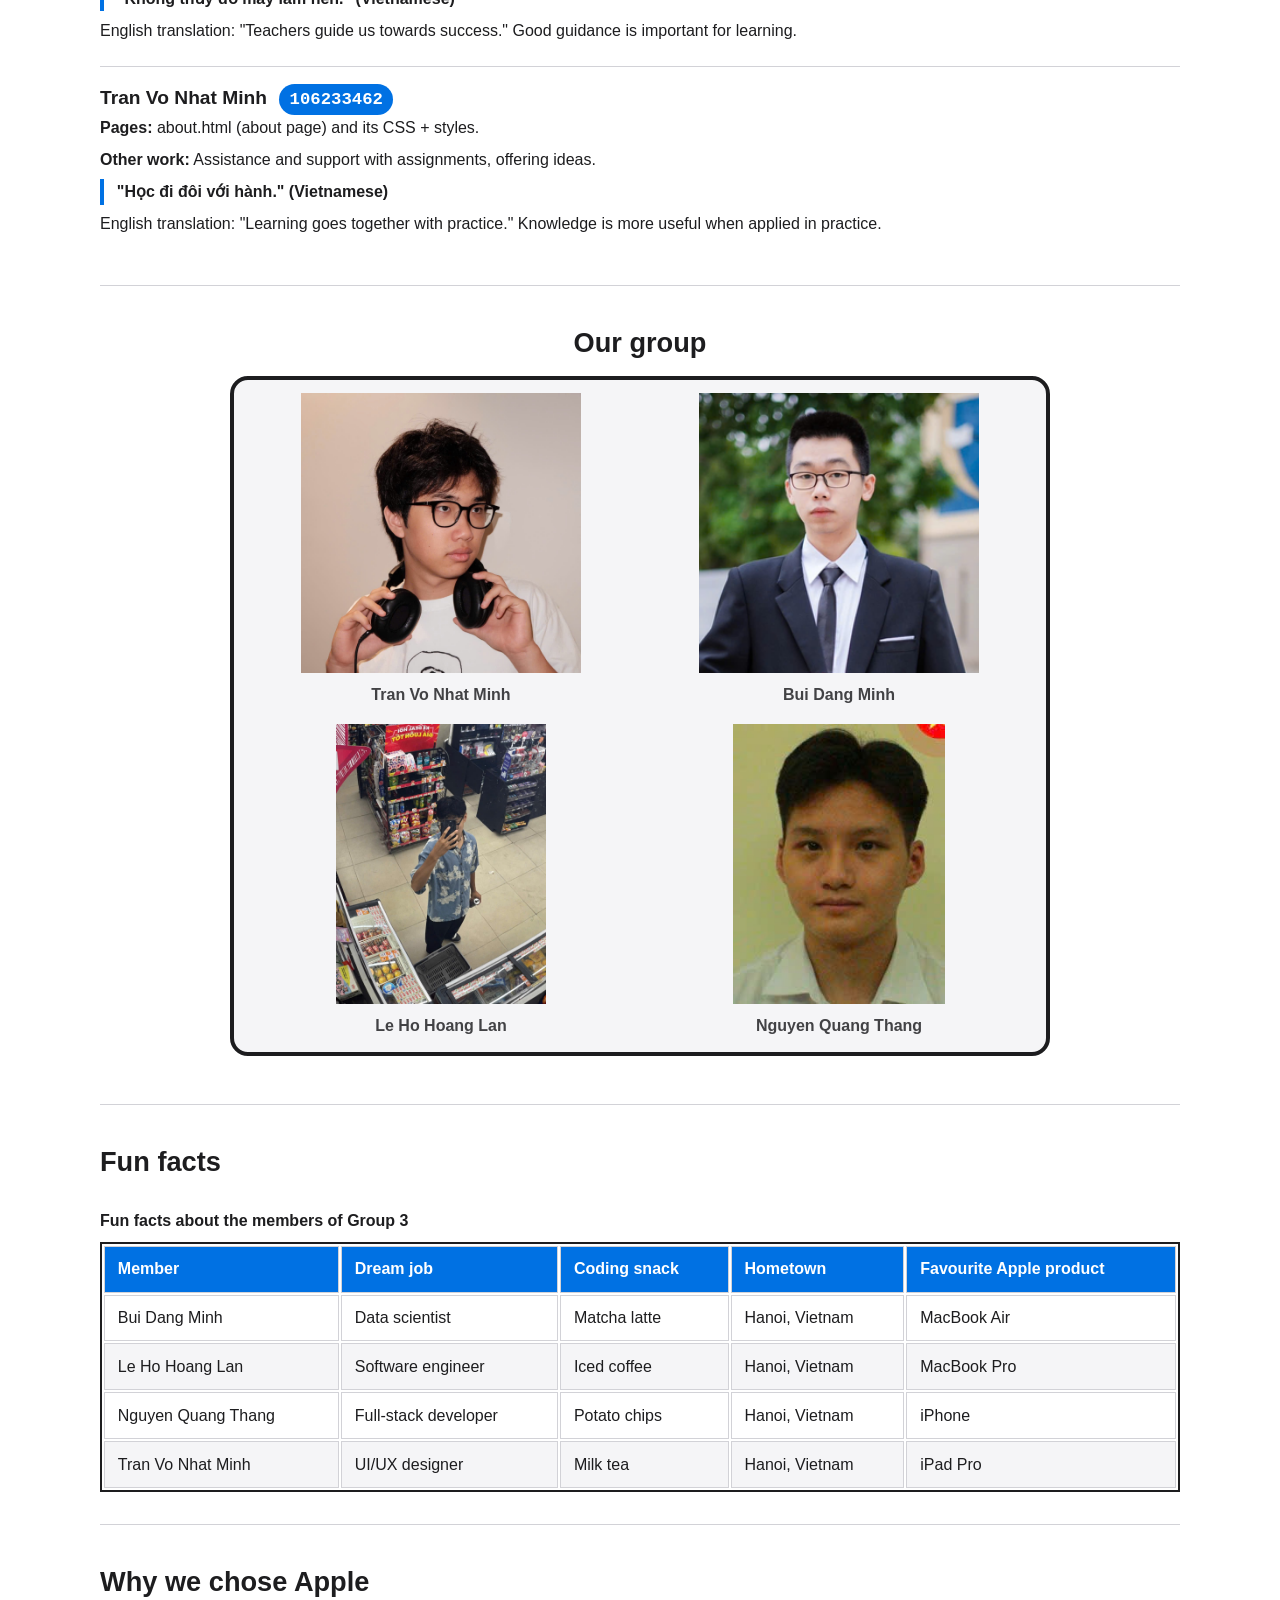
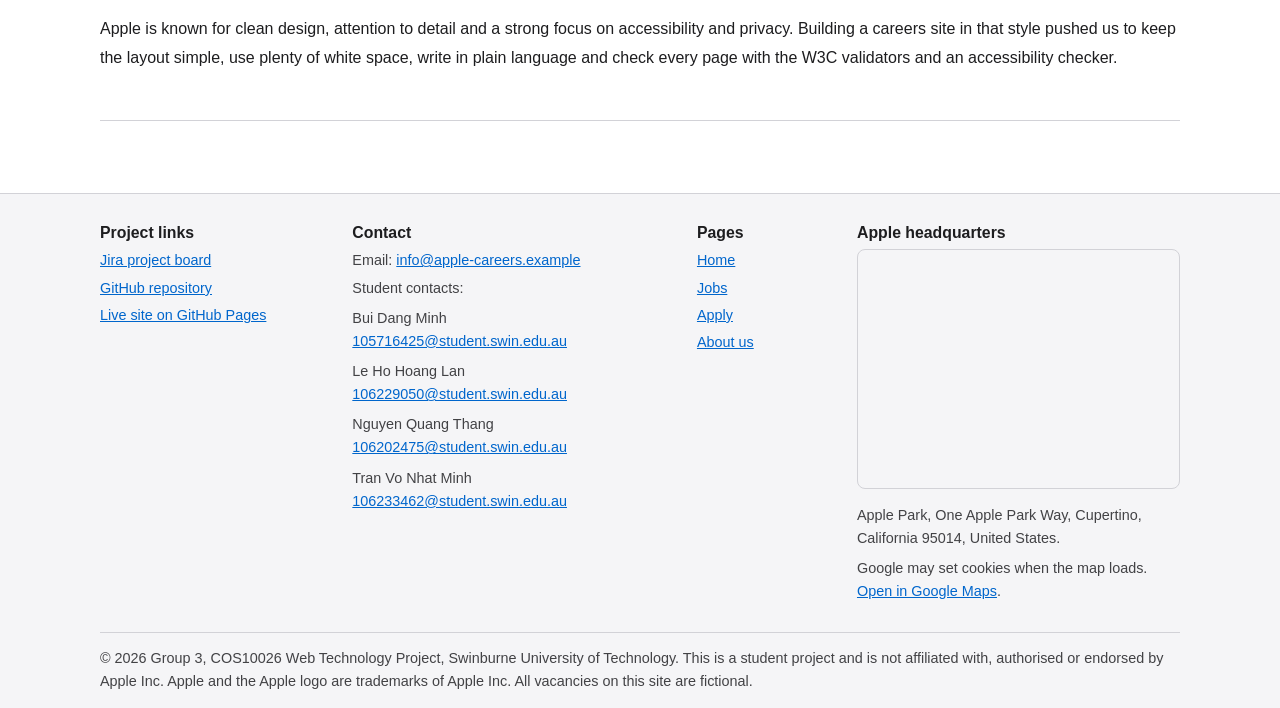
==== commit d7a023dd: "feat: complete About details and center the member gallery" ====
--- a/about.html
+++ b/about.html
@@ -9,7 +9,7 @@
   <title>Careers at Apple - About Group 3</title>
 
   <link rel="stylesheet" href="styles.css?v=20261023">
-  <link rel="stylesheet" href="about.css?v=20261023-portraits4">
+  <link rel="stylesheet" href="about.css?v=20261023-gallery5">
 
   <style>
     #fun-facts caption {
@@ -143,7 +143,6 @@
               <figcaption>Nguyen Quang Thang</figcaption>
             </figure>
           </div>
-          <figcaption>Group 3, COS10026 Web Technology Project, 2026. Temporary portraits while the full group photo is being prepared.</figcaption>
         </figure>
       </section>
 
@@ -171,24 +170,24 @@
               </tr>
               <tr>
                 <td>Le Ho Hoang Lan</td>
-                <td><span class="placeholder">[Dream job]</span></td>
-                <td><span class="placeholder">[Coding snack]</span></td>
-                <td><span class="placeholder">[Hometown]</span></td>
-                <td><span class="placeholder">[Favourite Apple product]</span></td>
+                <td>Software engineer</td>
+                <td>Iced coffee</td>
+                <td>Hanoi, Vietnam</td>
+                <td>MacBook Pro</td>
               </tr>
               <tr>
                 <td>Nguyen Quang Thang</td>
-                <td><span class="placeholder">[Dream job]</span></td>
-                <td><span class="placeholder">[Coding snack]</span></td>
-                <td><span class="placeholder">[Hometown]</span></td>
-                <td><span class="placeholder">[Favourite Apple product]</span></td>
+                <td>Full-stack developer</td>
+                <td>Potato chips</td>
+                <td>Hanoi, Vietnam</td>
+                <td>iPhone</td>
               </tr>
               <tr>
                 <td>Tran Vo Nhat Minh</td>
-                <td><span class="placeholder">[Dream job]</span></td>
-                <td><span class="placeholder">[Coding snack]</span></td>
-                <td><span class="placeholder">[Hometown]</span></td>
-                <td><span class="placeholder">[Favourite Apple product]</span></td>
+                <td>UI/UX designer</td>
+                <td>Milk tea</td>
+                <td>Hanoi, Vietnam</td>
+                <td>iPad Pro</td>
               </tr>
             </tbody>
           </table>
--- a/about.css
+++ b/about.css
@@ -37,11 +37,15 @@
   padding-left: 0.8em;
 }
 
+#photo {
+  text-align: center;
+}
+
 #group-photo {
   border: 4px solid #1d1d1f;
   border-radius: 18px;
   padding: 0.8em;
-  margin: 1em 0;
+  margin: 1em auto;
   max-width: 820px;
   background-color: #f5f5f7;
 }
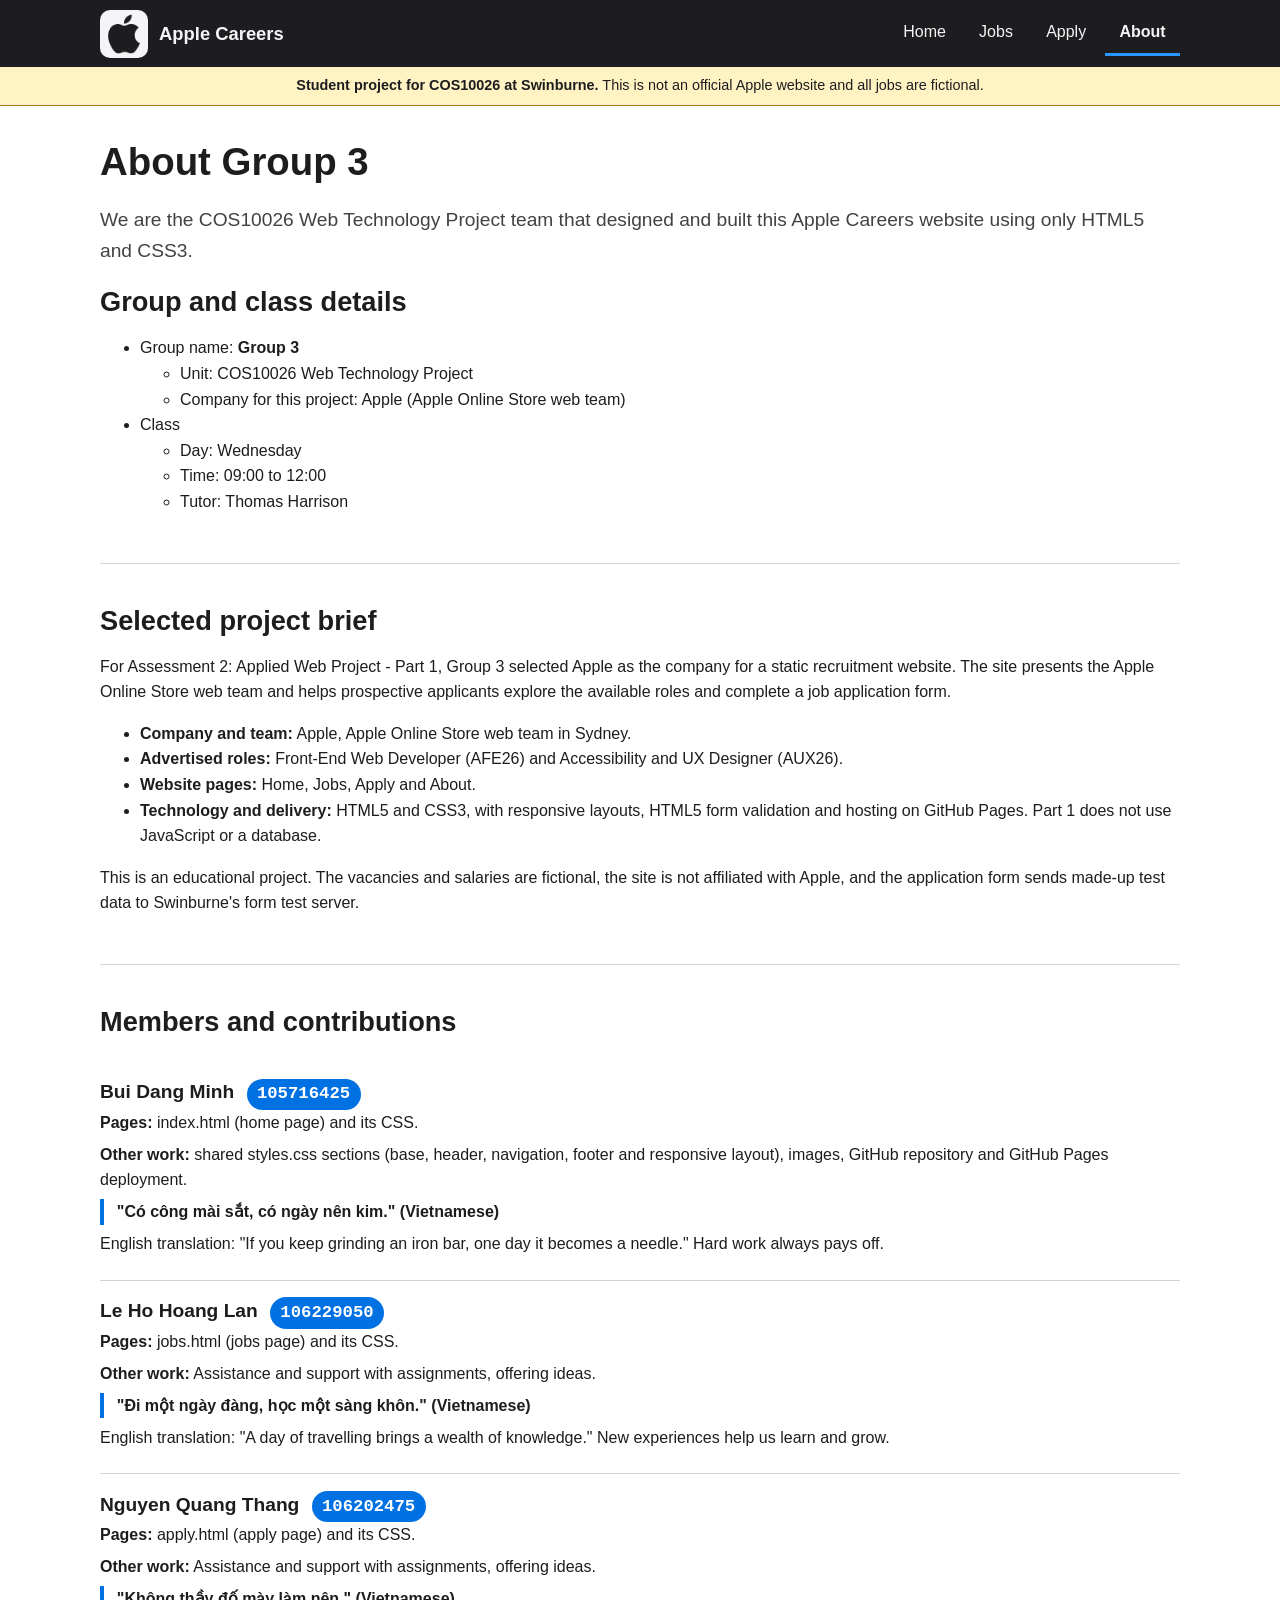
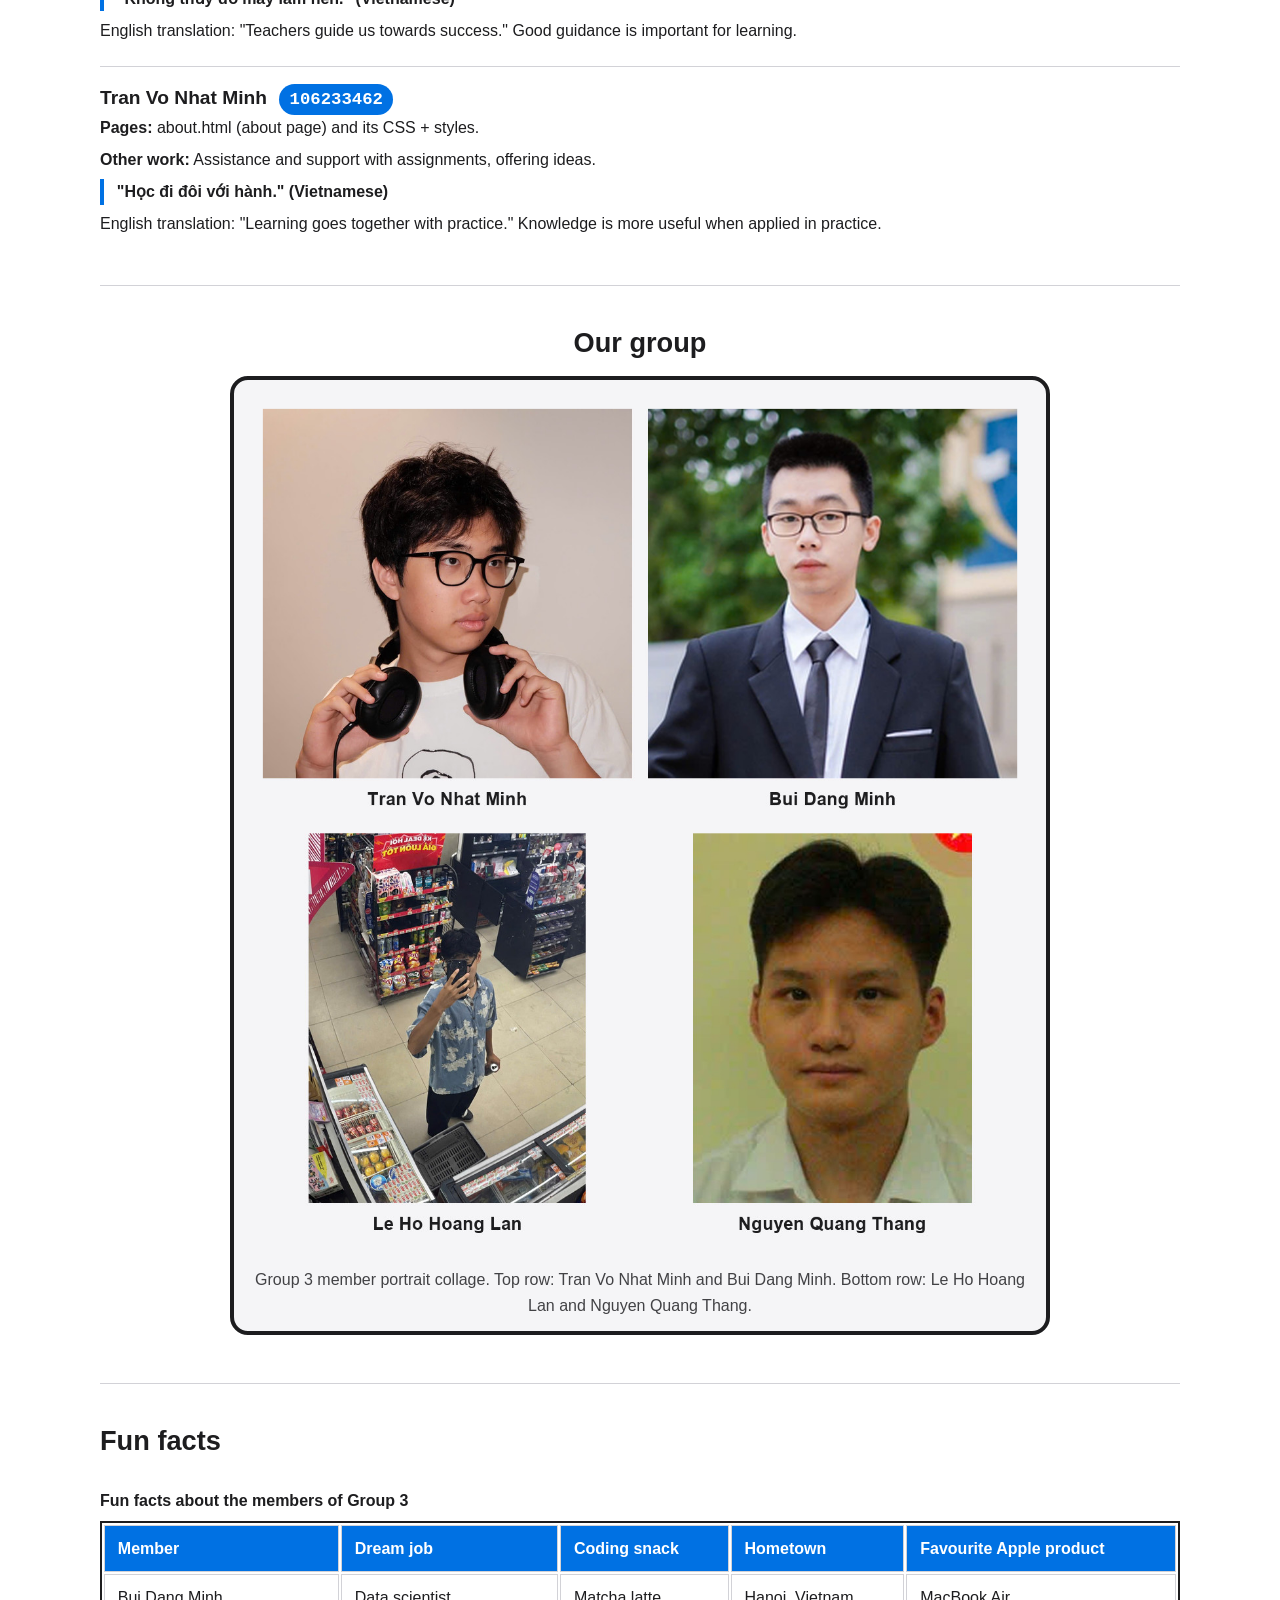
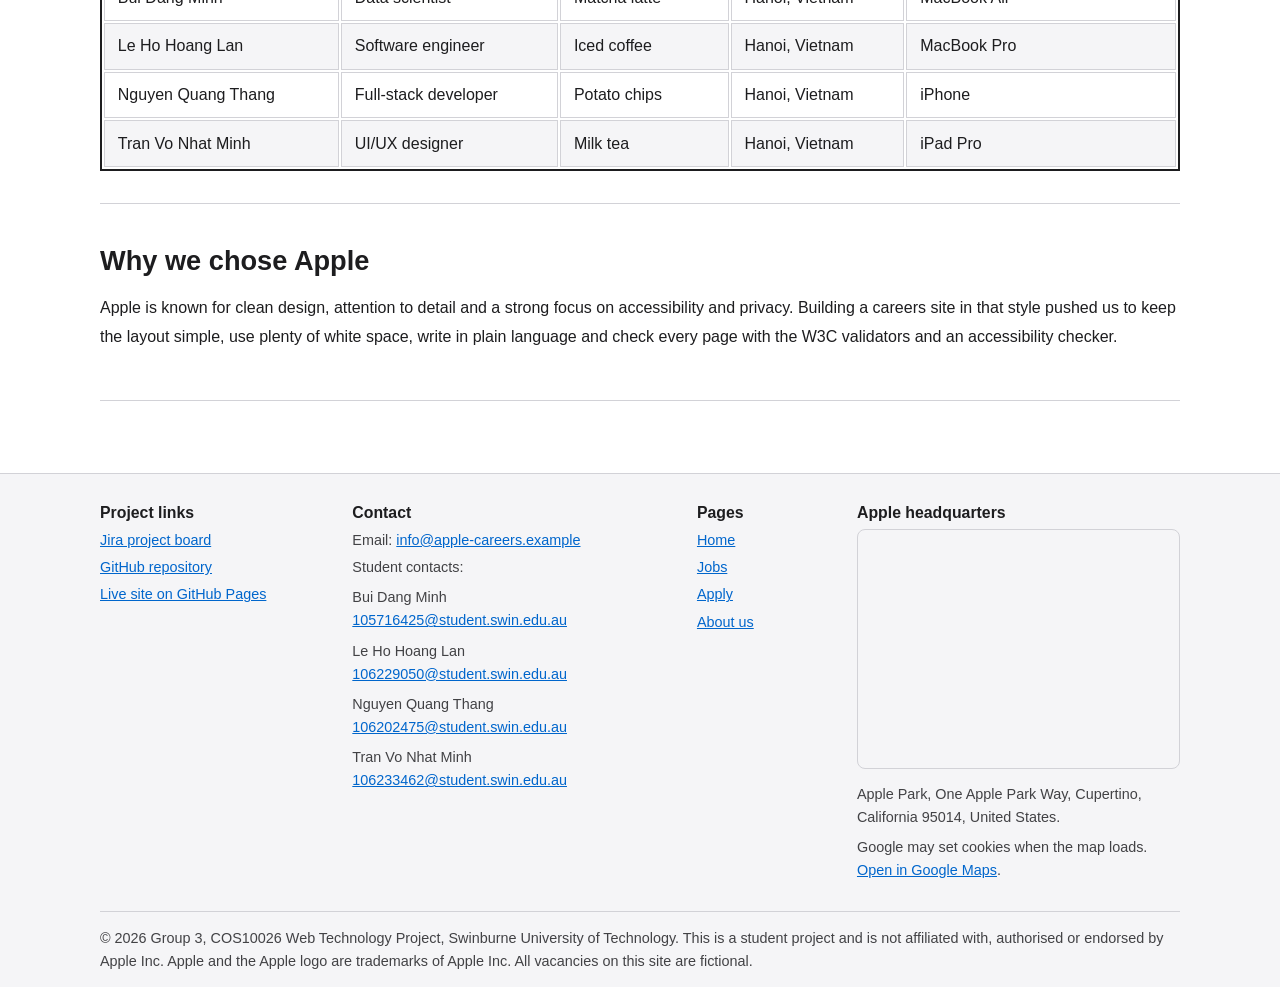
==== commit d725d729: "feat: use the original member portrait collage" ====
--- a/about.html
+++ b/about.html
@@ -9,7 +9,7 @@
   <title>Careers at Apple - About Group 3</title>
 
   <link rel="stylesheet" href="styles.css?v=20261023">
-  <link rel="stylesheet" href="about.css?v=20261023-gallery5">
+  <link rel="stylesheet" href="about.css?v=20261023-collage1">
 
   <style>
     #fun-facts caption {
@@ -125,24 +125,8 @@
       <section id="photo" aria-labelledby="photo-heading">
         <h2 id="photo-heading">Our group</h2>
         <figure id="group-photo">
-          <div class="group-portraits">
-            <figure class="member-portrait">
-              <img src="images/group-portrait-1.png" alt="Tran Vo Nhat Minh wearing glasses and holding headphones" width="1280" height="1280">
-              <figcaption>Tran Vo Nhat Minh</figcaption>
-            </figure>
-            <figure class="member-portrait">
-              <img src="images/group-portrait-2.png" alt="Bui Dang Minh wearing a dark suit and tie" width="256" height="256">
-              <figcaption>Bui Dang Minh</figcaption>
-            </figure>
-            <figure class="member-portrait">
-              <img src="images/group-portrait-3.png" alt="Le Ho Hoang Lan taking a mirror portrait in a patterned blue shirt" width="960" height="1280">
-              <figcaption>Le Ho Hoang Lan</figcaption>
-            </figure>
-            <figure class="member-portrait">
-              <img src="images/group-portrait-4.png" alt="Nguyen Quang Thang wearing a white collared shirt" width="245" height="324">
-              <figcaption>Nguyen Quang Thang</figcaption>
-            </figure>
-          </div>
+          <img src="images/group-collage.jpg" alt="Four Group 3 member portraits arranged in two rows" width="1200" height="1320">
+          <figcaption>Group 3 member portrait collage. Top row: Tran Vo Nhat Minh and Bui Dang Minh. Bottom row: Le Ho Hoang Lan and Nguyen Quang Thang.</figcaption>
         </figure>
       </section>
 
--- a/about.css
+++ b/about.css
@@ -53,15 +53,8 @@
 #group-photo img {
   display: block;
   width: 100%;
+  height: auto;
   border-radius: 10px;
-}
-
-.group-portraits {
-  display: grid;
-  grid-template-columns: repeat(2, minmax(0, 1fr));
-  gap: 1em;
-  max-width: 780px;
-  margin: 0 auto;
 }
 
 #group-photo figcaption {
@@ -91,23 +84,3 @@
   background-color: #d6e9ff;
   color: #1d1d1f;
 }
-
-@media screen and (max-width: 600px) {
-  .group-portraits {
-    grid-template-columns: 1fr;
-    max-width: 320px;
-  }
-}
-
-.member-portrait {
-  margin: 0;
-}
-
-#group-photo .member-portrait img {
-  height: 280px;
-  object-fit: contain;
-}
-
-#group-photo .member-portrait figcaption {
-  font-weight: bold;
-}
